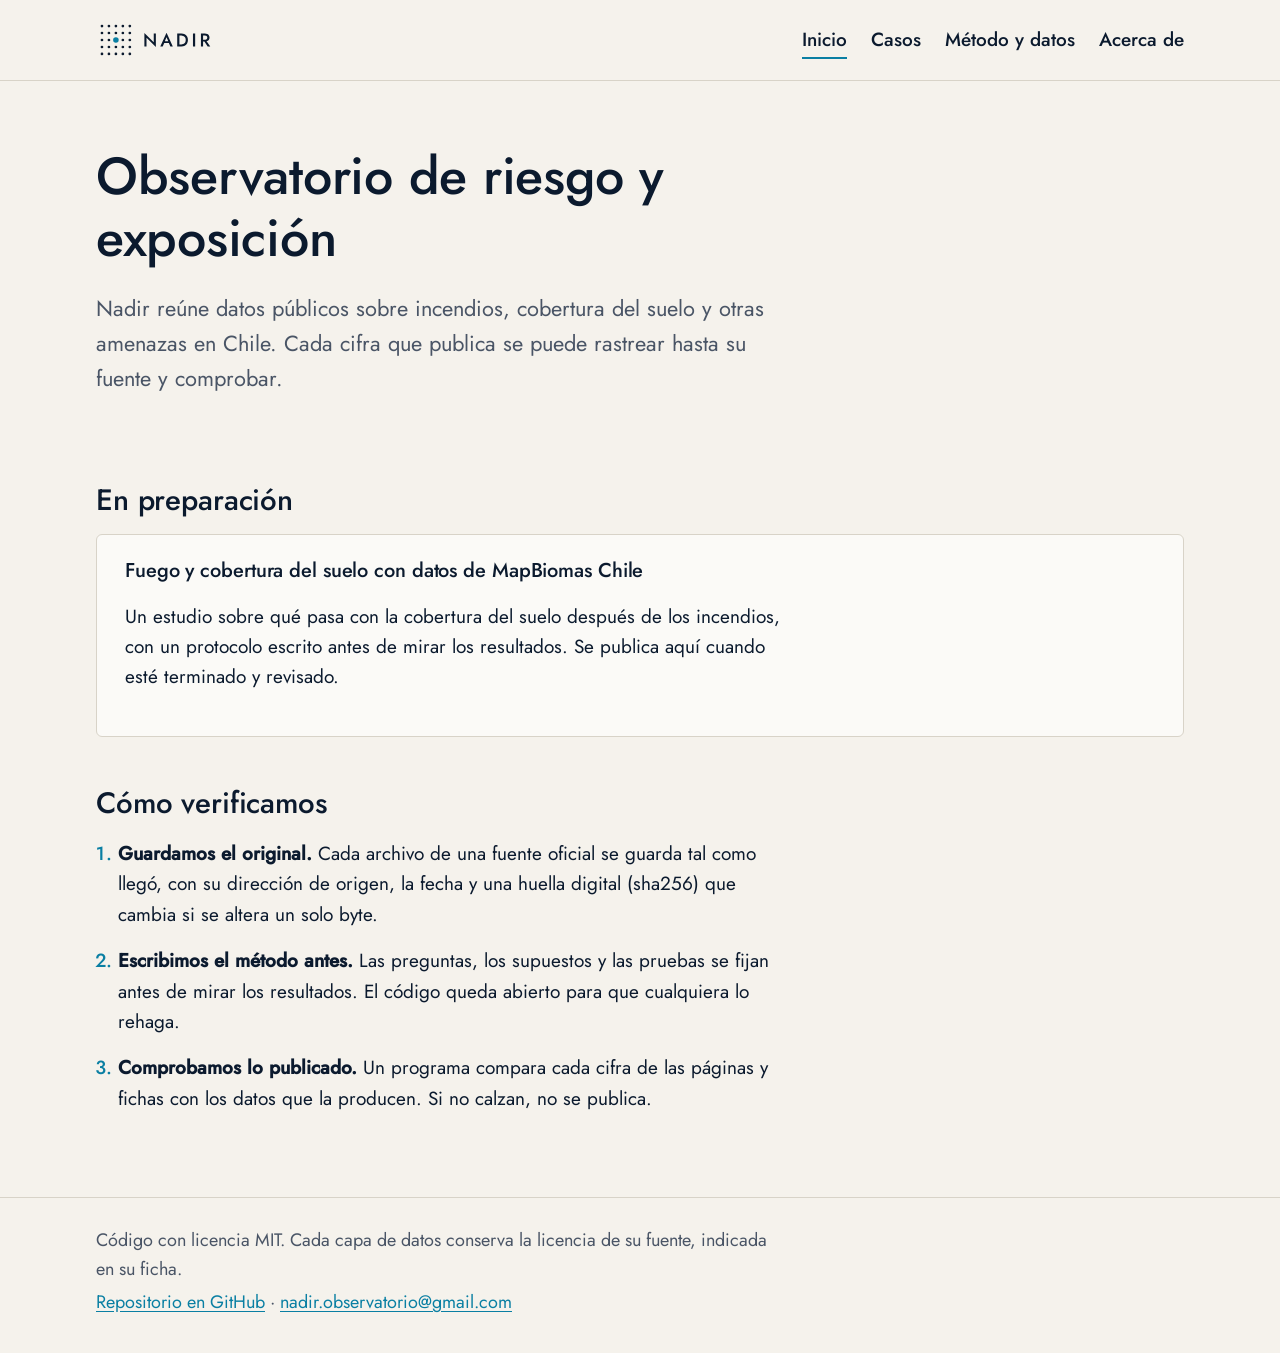
==== index.html @ 711e865f "Add files via upload" ====
<!doctype html>
<html lang="es">
<head>
<meta charset="utf-8">
<meta name="viewport" content="width=device-width, initial-scale=1">
<title>Nadir · Observatorio de riesgo y exposición</title>
<meta name="description" content="Nadir reúne datos públicos sobre amenazas en Chile con cada cifra rastreable hasta su fuente.">
<meta name="referrer" content="no-referrer">
<link rel="icon" href="favicon.svg" type="image/svg+xml">
<link rel="icon" href="favicon-32.png" sizes="32x32" type="image/png">
<link rel="apple-touch-icon" href="apple-touch-icon.png">
<link rel="stylesheet" href="css/nadir.css">
</head>
<body>
<a class="saltar" href="#contenido">Saltar al contenido</a>
<header class="cabecera">
  <div class="ancho cabecera__fila">
    <a class="marca" href="index.html"><img src="img/nadir-sello-color.svg" alt="Nadir, inicio" width="132" height="40"></a>
    <nav aria-label="Principal"><ul class="menu"><li><a href="index.html" aria-current="page">Inicio</a></li><li><a href="casos.html">Casos</a></li><li><a href="metodo.html">Método y datos</a></li><li><a href="acerca.html">Acerca de</a></li></ul></nav>
  </div>
</header>
<main id="contenido" class="ancho">

<section class="portada">
  <h1>Observatorio de riesgo y exposición</h1>
  <p class="entrada">Nadir reúne datos públicos sobre incendios, cobertura del suelo y otras amenazas en Chile. Cada cifra que publica se puede rastrear hasta su fuente y comprobar.</p>
</section>

<section aria-labelledby="destacado">
  <h2 id="destacado">En preparación</h2>
  <article class="tarjeta">
    <h3>Fuego y cobertura del suelo con datos de MapBiomas Chile</h3>
    <p>Un estudio sobre qué pasa con la cobertura del suelo después de los incendios, con un protocolo escrito antes de mirar los resultados. Se publica aquí cuando esté terminado y revisado.</p>
  </article>
</section>

<section aria-labelledby="verificamos">
  <h2 id="verificamos">Cómo verificamos</h2>
  <ol class="pasos">
    <li><strong>Guardamos el original.</strong> Cada archivo de una fuente oficial se guarda tal como llegó, con su dirección de origen, la fecha y una huella digital (sha256) que cambia si se altera un solo byte.</li>
    <li><strong>Escribimos el método antes.</strong> Las preguntas, los supuestos y las pruebas se fijan antes de mirar los resultados. El código queda abierto para que cualquiera lo rehaga.</li>
    <li><strong>Comprobamos lo publicado.</strong> Un programa compara cada cifra de las páginas y fichas con los datos que la producen. Si no calzan, no se publica.</li>
  </ol>
</section>

</main>
<footer class="pie">
  <div class="ancho pie__fila">
    <p>Código con licencia MIT. Cada capa de datos conserva la licencia de su fuente, indicada en su ficha.</p>
    <p><a href="https://github.com/nadir-observatorio/nadir">Repositorio en GitHub</a> · <a href="mailto:nadir.observatorio@gmail.com">nadir.observatorio@gmail.com</a></p>
  </div>
</footer>
</body>
</html>
---- css/nadir.css ----
/* Nadir · hoja de estilos del sitio mínimo. Colores de la guía de marca v1. */
@font-face { font-family: "Jost"; font-weight: 400; font-style: normal; font-display: swap;
  src: url("../fonts/jost-latin-400-normal.woff2") format("woff2"); }
@font-face { font-family: "Jost"; font-weight: 500; font-style: normal; font-display: swap;
  src: url("../fonts/jost-latin-500-normal.woff2") format("woff2"); }

:root {
  --noche: #0B1A2E; --papel: #F5F2EC; --cian: #35C8E8; --cian-osc: #0A7FA3;
  --texto2: #4A5566; --borde: #D8D3C8; --tarjeta: #FBFAF7;
  --ancho: 68rem; --medida: 42rem;
}
*, *::before, *::after { box-sizing: border-box; }
html { font-size: 100%; -webkit-text-size-adjust: 100%; }
body { margin: 0; background: var(--papel); color: var(--noche);
  font-family: "Jost", system-ui, sans-serif; font-size: clamp(1.0625rem, 0.98rem + 0.3vw, 1.1875rem);
  line-height: 1.6; }
img { max-width: 100%; height: auto; }
a { color: var(--cian-osc); text-underline-offset: 0.18em; }
a:hover { color: var(--noche); }
:focus-visible { outline: 3px solid var(--cian-osc); outline-offset: 3px; }

.saltar { position: absolute; left: -999px; top: 0.5rem; background: var(--noche); color: var(--papel);
  padding: 0.5rem 1rem; z-index: 10; }
.saltar:focus { left: 0.5rem; }

.ancho { width: min(100% - 2.5rem, var(--ancho)); margin-inline: auto; }

.cabecera { border-bottom: 1px solid var(--borde); }
.cabecera__fila { display: flex; flex-wrap: wrap; gap: 1rem 2rem; align-items: center;
  justify-content: space-between; padding-block: 1.25rem; }
.marca img { display: block; height: 2.5rem; width: auto; }
.menu { list-style: none; margin: 0; padding: 0; display: flex; flex-wrap: wrap; gap: 0.25rem 1.5rem; }
.menu a { color: var(--noche); text-decoration: none; font-weight: 500; padding-block: 0.25rem;
  border-bottom: 2px solid transparent; }
.menu a:hover, .menu a[aria-current="page"] { border-bottom-color: var(--cian-osc); }

main { padding-block: 3rem 4rem; }
h1, h2, h3 { font-weight: 500; line-height: 1.2; letter-spacing: -0.005em; }
h1 { font-size: clamp(2rem, 1.5rem + 2.2vw, 3.25rem); margin: 0 0 1rem; max-width: 20ch; }
h2 { font-size: clamp(1.4rem, 1.2rem + 0.8vw, 1.85rem); margin: 3rem 0 1rem; }
h3 { font-size: 1.25rem; margin: 0 0 0.5rem; }
p, dd, li { max-width: var(--medida); }
.entrada { font-size: 1.15em; color: var(--texto2); }

.portada { padding-block: 1rem 1rem; }

.tarjeta { background: var(--tarjeta); border: 1px solid var(--borde); border-radius: 6px;
  padding: 1.5rem 1.75rem; }
.tarjeta h2 { margin-top: 0; font-size: 1.35rem; }
.tarjeta--pendiente { border-style: dashed; }
.lista-casos { list-style: none; padding: 0; margin: 2rem 0 0; display: grid; gap: 1.25rem; }
.enlaces { margin-bottom: 0; font-weight: 500; }

.pasos { padding-left: 1.4rem; display: grid; gap: 1rem; }
.pasos li::marker { color: var(--cian-osc); font-weight: 500; }

.principios dt { font-weight: 500; margin-top: 1.25rem; }
.principios dd { margin: 0.25rem 0 0; color: var(--texto2); }

.tabla-envoltura { overflow-x: auto; }
table { border-collapse: collapse; width: 100%; font-variant-numeric: tabular-nums; }
caption { text-align: left; color: var(--texto2); padding-bottom: 0.5rem; }
th, td { text-align: left; vertical-align: top; padding: 0.75rem 1rem 0.75rem 0;
  border-bottom: 1px solid var(--borde); }
th { font-weight: 500; }
.nota { color: var(--texto2); font-size: 0.95em; }
.cita { background: var(--tarjeta); border-left: 3px solid var(--cian-osc); padding: 0.75rem 1rem; }

.pie { border-top: 1px solid var(--borde); color: var(--texto2); font-size: 0.95em; }
.pie__fila { padding-block: 1.5rem 2rem; }
.pie p { margin: 0.25rem 0; }

@media (prefers-reduced-motion: reduce) { * { transition: none !important; } }
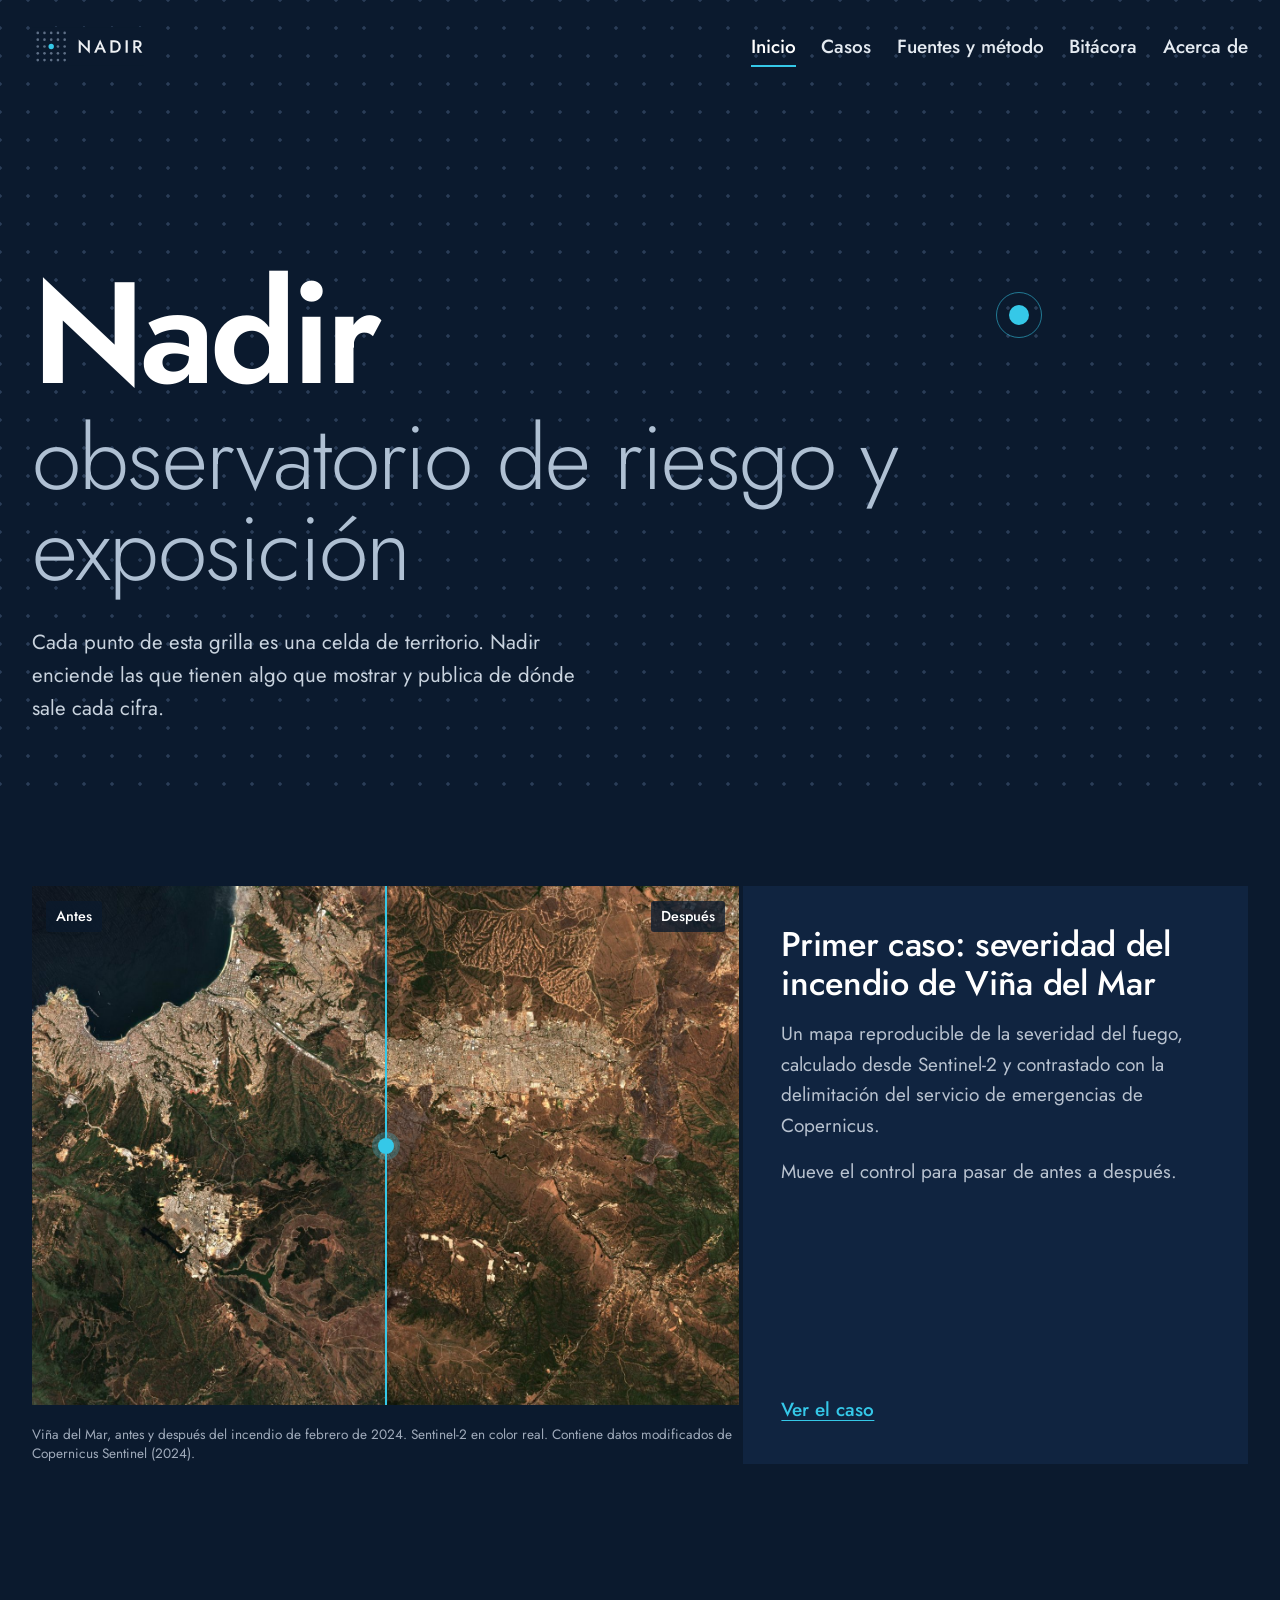
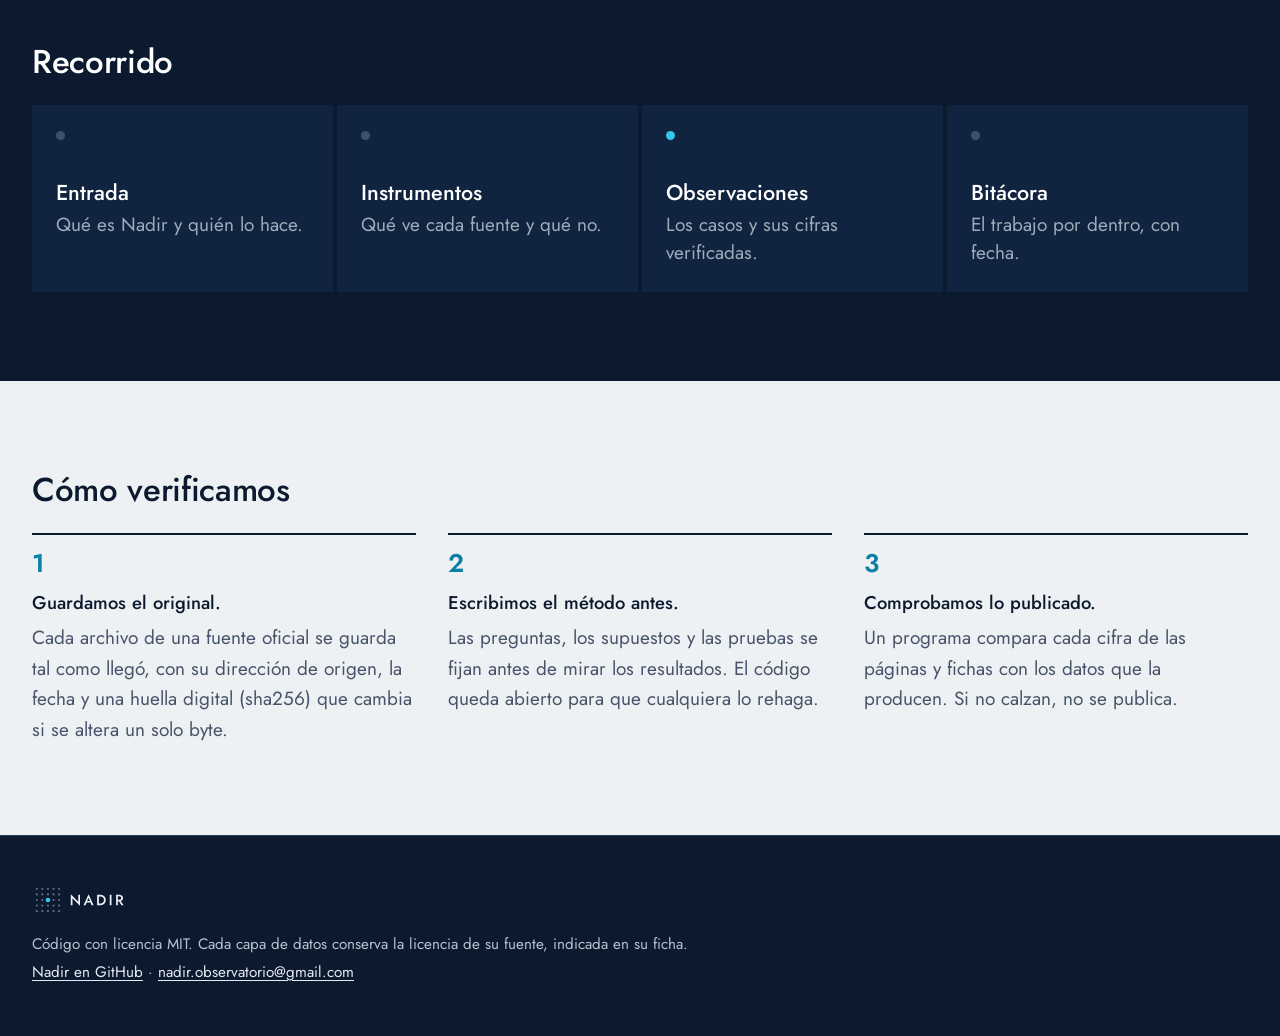
==== commit 4fc59787: "Sitio de Nadir: inicio, casos, fuentes y método, bitácora y acerca de" ====
--- a/index.html
+++ b/index.html
@@ -6,48 +6,92 @@
 <title>Nadir · Observatorio de riesgo y exposición</title>
 <meta name="description" content="Nadir reúne datos públicos sobre amenazas en Chile con cada cifra rastreable hasta su fuente.">
 <meta name="referrer" content="no-referrer">
+<meta name="theme-color" content="#0B1A2E">
 <link rel="icon" href="favicon.svg" type="image/svg+xml">
 <link rel="icon" href="favicon-32.png" sizes="32x32" type="image/png">
 <link rel="apple-touch-icon" href="apple-touch-icon.png">
 <link rel="stylesheet" href="css/nadir.css">
 </head>
-<body>
+<body class="inicio">
 <a class="saltar" href="#contenido">Saltar al contenido</a>
-<header class="cabecera">
-  <div class="ancho cabecera__fila">
-    <a class="marca" href="index.html"><img src="img/nadir-sello-color.svg" alt="Nadir, inicio" width="132" height="40"></a>
-    <nav aria-label="Principal"><ul class="menu"><li><a href="index.html" aria-current="page">Inicio</a></li><li><a href="casos.html">Casos</a></li><li><a href="metodo.html">Método y datos</a></li><li><a href="acerca.html">Acerca de</a></li></ul></nav>
-  </div>
+<div class="campo oscuro">
+<header class="barra">
+  <a class="marca" href="index.html"><img src="img/nadir-sello-negativo.svg" alt="Nadir, inicio" width="132" height="40"></a>
+  <nav aria-label="Principal"><ul><li><a href="index.html" aria-current="page">Inicio</a></li><li><a href="casos.html">Casos</a></li><li><a href="metodo.html">Fuentes y método</a></li><li><a href="bitacora.html">Bitácora</a></li><li><a href="acerca.html">Acerca de</a></li></ul></nav>
 </header>
-<main id="contenido" class="ancho">
 
-<section class="portada">
-  <h1>Observatorio de riesgo y exposición</h1>
-  <p class="entrada">Nadir reúne datos públicos sobre incendios, cobertura del suelo y otras amenazas en Chile. Cada cifra que publica se puede rastrear hasta su fuente y comprobar.</p>
+<section class="hero ancho">
+  <span class="luz" aria-hidden="true"></span>
+  <h1>Nadir<span>observatorio de riesgo y exposición</span></h1>
+  <p>Cada punto de esta grilla es una celda de territorio. Nadir enciende las que tienen algo que mostrar y publica de dónde sale cada cifra.</p>
 </section>
 
-<section aria-labelledby="destacado">
-  <h2 id="destacado">En preparación</h2>
-  <article class="tarjeta">
-    <h3>Fuego y cobertura del suelo con datos de MapBiomas Chile</h3>
-    <p>Un estudio sobre qué pasa con la cobertura del suelo después de los incendios, con un protocolo escrito antes de mirar los resultados. Se publica aquí cuando esté terminado y revisado.</p>
-  </article>
+</div>
+<main id="contenido">
+
+<section class="caso oscuro ancho-completo" aria-labelledby="caso-titulo">
+  <div class="caso-rejilla ancho">
+    
+<figure class="comparador" data-comparador>
+  <div class="capas">
+    <img src="img/vina-antes.jpg" alt="Viña del Mar antes del incendio de febrero de 2024, imagen satelital en color real" width="1600" height="1173">
+    <img class="despues" src="img/vina-despues.jpg" alt="Viña del Mar después del incendio de febrero de 2024; el área quemada se ve en tonos pardos oscuros" width="1600" height="1173">
+    <span class="costura" aria-hidden="true"></span>
+    <span class="rotulo r-antes">Antes</span><span class="rotulo r-despues">Después</span>
+  </div>
+  <label class="control"><span class="oculto">Mover el corte entre antes y después</span>
+    <input type="range" min="0" max="100" value="50" step="1">
+  </label>
+  <figcaption>Viña del Mar, antes y después del incendio de febrero de 2024. Sentinel-2 en color real. Contiene datos modificados de Copernicus Sentinel (2024).</figcaption>
+</figure>
+<script>
+document.querySelectorAll("[data-comparador]").forEach(function (f) {
+  var r = f.querySelector("input");
+  function poner() { f.style.setProperty("--corte", r.value + "%"); }
+  r.addEventListener("input", poner); poner();
+});
+</script>
+
+    <div class="caso-texto">
+      <h2 id="caso-titulo">Primer caso: severidad del incendio de Viña del Mar</h2>
+      <p>Un mapa reproducible de la severidad del fuego, calculado desde Sentinel-2 y contrastado con la delimitación del servicio de emergencias de Copernicus.</p>
+      <p>Mueve el control para pasar de antes a después.</p>
+      <a class="enlace" href="casos.html">Ver el caso</a>
+    </div>
+  </div>
 </section>
 
-<section aria-labelledby="verificamos">
-  <h2 id="verificamos">Cómo verificamos</h2>
-  <ol class="pasos">
-    <li><strong>Guardamos el original.</strong> Cada archivo de una fuente oficial se guarda tal como llegó, con su dirección de origen, la fecha y una huella digital (sha256) que cambia si se altera un solo byte.</li>
-    <li><strong>Escribimos el método antes.</strong> Las preguntas, los supuestos y las pruebas se fijan antes de mirar los resultados. El código queda abierto para que cualquiera lo rehaga.</li>
-    <li><strong>Comprobamos lo publicado.</strong> Un programa compara cada cifra de las páginas y fichas con los datos que la producen. Si no calzan, no se publica.</li>
-  </ol>
+<section class="recorrido oscuro ancho-completo" aria-labelledby="recorrido-titulo">
+  <div class="ancho">
+    <h2 id="recorrido-titulo">Recorrido</h2>
+    
+<ol class="salas" aria-label="Recorrido">
+  <li><a href="acerca.html"><span class="marca-sala"></span><span class="t">Entrada</span><span class="d">Qué es Nadir y quién lo hace.</span></a></li>
+  <li><a href="metodo.html"><span class="marca-sala"></span><span class="t">Instrumentos</span><span class="d">Qué ve cada fuente y qué no.</span></a></li>
+  <li><a href="casos.html"><span class="marca-sala"></span><span class="t">Observaciones</span><span class="d">Los casos y sus cifras verificadas.</span></a></li>
+  <li><a href="bitacora.html"><span class="marca-sala"></span><span class="t">Bitácora</span><span class="d">El trabajo por dentro, con fecha.</span></a></li>
+</ol>
+
+  </div>
+</section>
+
+<section class="claro ancho-completo" aria-labelledby="verificamos">
+  <div class="ancho">
+    <h2 id="verificamos">Cómo verificamos</h2>
+    <ol class="pasos">
+      <li><strong>Guardamos el original.</strong> Cada archivo de una fuente oficial se guarda tal como llegó, con su dirección de origen, la fecha y una huella digital (sha256) que cambia si se altera un solo byte.</li>
+      <li><strong>Escribimos el método antes.</strong> Las preguntas, los supuestos y las pruebas se fijan antes de mirar los resultados. El código queda abierto para que cualquiera lo rehaga.</li>
+      <li><strong>Comprobamos lo publicado.</strong> Un programa compara cada cifra de las páginas y fichas con los datos que la producen. Si no calzan, no se publica.</li>
+    </ol>
+  </div>
 </section>
 
 </main>
-<footer class="pie">
-  <div class="ancho pie__fila">
+<footer class="pie oscuro">
+  <div class="ancho">
+    <img src="img/nadir-sello-negativo.svg" alt="" width="106" height="32">
     <p>Código con licencia MIT. Cada capa de datos conserva la licencia de su fuente, indicada en su ficha.</p>
-    <p><a href="https://github.com/nadir-observatorio/nadir">Repositorio en GitHub</a> · <a href="mailto:nadir.observatorio@gmail.com">nadir.observatorio@gmail.com</a></p>
+    <p><a href="https://github.com/Nadir-Observatorio">Nadir en GitHub</a> · <a href="mailto:nadir.observatorio@gmail.com">nadir.observatorio@gmail.com</a></p>
   </div>
 </footer>
 </body>
--- a/css/nadir.css
+++ b/css/nadir.css
@@ -1,73 +1,141 @@
-/* Nadir · hoja de estilos del sitio mínimo. Colores de la guía de marca v1. */
-@font-face { font-family: "Jost"; font-weight: 400; font-style: normal; font-display: swap;
-  src: url("../fonts/jost-latin-400-normal.woff2") format("woff2"); }
-@font-face { font-family: "Jost"; font-weight: 500; font-style: normal; font-display: swap;
-  src: url("../fonts/jost-latin-500-normal.woff2") format("woff2"); }
+/* Nadir: hoja de estilos del sitio. Colores y tipografía de la guía de marca. */
+@font-face { font-family: "Jost"; font-weight: 300; font-display: swap; src: url("../fonts/jost-latin-300-normal.woff2") format("woff2"); }
+@font-face { font-family: "Jost"; font-weight: 400; font-display: swap; src: url("../fonts/jost-latin-400-normal.woff2") format("woff2"); }
+@font-face { font-family: "Jost"; font-weight: 500; font-display: swap; src: url("../fonts/jost-latin-500-normal.woff2") format("woff2"); }
+@font-face { font-family: "Jost"; font-weight: 600; font-display: swap; src: url("../fonts/jost-latin-600-normal.woff2") format("woff2"); }
 
 :root {
-  --noche: #0B1A2E; --papel: #F5F2EC; --cian: #35C8E8; --cian-osc: #0A7FA3;
-  --texto2: #4A5566; --borde: #D8D3C8; --tarjeta: #FBFAF7;
-  --ancho: 68rem; --medida: 42rem;
+  --noche: #0B1A2E; --noche-2: #102440; --punto: #2A3D58; --cian: #35C8E8; --cian-osc: #0A7FA3;
+  --niebla: #EEF1F4; --hoja: #FFFFFF; --tinta-2: #48546A; --linea: #CDD4DC; --gris-osc: #B8C2CF;
+  --cian-texto: #086A88; --paso: 28px; --ancho: 76rem;
 }
 *, *::before, *::after { box-sizing: border-box; }
-html { font-size: 100%; -webkit-text-size-adjust: 100%; }
-body { margin: 0; background: var(--papel); color: var(--noche);
-  font-family: "Jost", system-ui, sans-serif; font-size: clamp(1.0625rem, 0.98rem + 0.3vw, 1.1875rem);
-  line-height: 1.6; }
-img { max-width: 100%; height: auto; }
-a { color: var(--cian-osc); text-underline-offset: 0.18em; }
-a:hover { color: var(--noche); }
-:focus-visible { outline: 3px solid var(--cian-osc); outline-offset: 3px; }
-
-.saltar { position: absolute; left: -999px; top: 0.5rem; background: var(--noche); color: var(--papel);
-  padding: 0.5rem 1rem; z-index: 10; }
-.saltar:focus { left: 0.5rem; }
-
+html { -webkit-text-size-adjust: 100%; }
+body { margin: 0; font-family: "Jost", system-ui, sans-serif; font-size: clamp(1.0625rem, 1rem + .25vw, 1.1875rem);
+  line-height: 1.6; color: var(--noche); background: var(--noche); -webkit-font-smoothing: antialiased; }
+img { display: block; max-width: 100%; height: auto; }
+a { color: inherit; text-underline-offset: .2em; text-decoration-thickness: 1px; }
+:focus-visible { outline: 3px solid var(--cian); outline-offset: 3px; }
+h1, h2, h3 { font-weight: 500; line-height: 1.15; letter-spacing: -.01em; }
+.oculto { position: absolute; width: 1px; height: 1px; overflow: hidden; clip: rect(0 0 0 0); white-space: nowrap; }
+.saltar { position: absolute; left: -999px; top: .5rem; z-index: 10; background: var(--cian); color: var(--noche); padding: .5rem 1rem; }
+.saltar:focus { left: .5rem; }
 .ancho { width: min(100% - 2.5rem, var(--ancho)); margin-inline: auto; }
 
-.cabecera { border-bottom: 1px solid var(--borde); }
-.cabecera__fila { display: flex; flex-wrap: wrap; gap: 1rem 2rem; align-items: center;
-  justify-content: space-between; padding-block: 1.25rem; }
-.marca img { display: block; height: 2.5rem; width: auto; }
-.menu { list-style: none; margin: 0; padding: 0; display: flex; flex-wrap: wrap; gap: 0.25rem 1.5rem; }
-.menu a { color: var(--noche); text-decoration: none; font-weight: 500; padding-block: 0.25rem;
-  border-bottom: 2px solid transparent; }
-.menu a:hover, .menu a[aria-current="page"] { border-bottom-color: var(--cian-osc); }
+.oscuro { background-color: var(--noche); color: #fff; }
+.campo { background-image: radial-gradient(circle, var(--punto) 1.5px, transparent 1.8px); background-size: var(--paso) var(--paso);
+  background-position: calc(var(--paso) / 2) calc(var(--paso) / 2); }
+.claro { background: var(--niebla); color: var(--noche); }
+.ancho-completo { padding-block: clamp(3.5rem, 7vw, 6rem); }
 
-main { padding-block: 3rem 4rem; }
-h1, h2, h3 { font-weight: 500; line-height: 1.2; letter-spacing: -0.005em; }
-h1 { font-size: clamp(2rem, 1.5rem + 2.2vw, 3.25rem); margin: 0 0 1rem; max-width: 20ch; }
-h2 { font-size: clamp(1.4rem, 1.2rem + 0.8vw, 1.85rem); margin: 3rem 0 1rem; }
-h3 { font-size: 1.25rem; margin: 0 0 0.5rem; }
-p, dd, li { max-width: var(--medida); }
-.entrada { font-size: 1.15em; color: var(--texto2); }
+/* Barra */
+.barra { width: min(100% - 2.5rem, var(--ancho)); margin-inline: auto; display: flex; flex-wrap: wrap; gap: 1rem 2rem;
+  justify-content: space-between; align-items: center; padding-block: 1.4rem; }
+.marca img { height: 2.4rem; width: auto; }
+.barra ul { list-style: none; margin: 0; padding: 0; display: flex; flex-wrap: wrap; gap: .25rem 1.6rem; }
+.barra a { text-decoration: none; font-weight: 500; color: #E4EAF1; padding-block: .3rem; border-bottom: 2px solid transparent; }
+.barra a:hover, .barra a[aria-current="page"] { border-bottom-color: var(--cian); color: #fff; }
 
-.portada { padding-block: 1rem 1rem; }
+/* Portada */
+.hero { position: relative; min-height: min(78svh, 760px); display: grid; align-content: end; padding-block: 4rem 4.5rem; }
+.hero .luz { position: absolute; top: 30%; right: 18%; width: 20px; height: 20px; border-radius: 50%; background: var(--cian);
+  animation: latido 3.4s ease-in-out infinite; }
+.hero .luz::after { content: ""; position: absolute; inset: -13px; border-radius: 50%; border: 1px solid rgba(53, 200, 232, .55); }
+@keyframes latido { 0%, 100% { box-shadow: 0 0 0 0 rgba(53, 200, 232, .35); } 50% { box-shadow: 0 0 0 18px rgba(53, 200, 232, 0); } }
+.hero h1 { font-weight: 600; font-size: clamp(3.4rem, 1rem + 10vw, 10.5rem); line-height: .9; letter-spacing: -.035em; margin: 0; }
+.hero h1 span { display: block; font-weight: 300; font-size: .62em; line-height: 1.02; letter-spacing: -.02em; color: #AFC0D3; margin-top: .15em; }
+.hero p { max-width: 34rem; font-size: clamp(1.05rem, 1rem + .35vw, 1.3rem); color: #C9D3DE; margin: 2rem 0 0; }
 
-.tarjeta { background: var(--tarjeta); border: 1px solid var(--borde); border-radius: 6px;
-  padding: 1.5rem 1.75rem; }
-.tarjeta h2 { margin-top: 0; font-size: 1.35rem; }
-.tarjeta--pendiente { border-style: dashed; }
-.lista-casos { list-style: none; padding: 0; margin: 2rem 0 0; display: grid; gap: 1.25rem; }
-.enlaces { margin-bottom: 0; font-weight: 500; }
+/* Caso con comparador */
+.caso { background: var(--noche); }
+.caso-rejilla { display: grid; grid-template-columns: minmax(0, 7fr) minmax(0, 5fr); gap: 4px; }
+.caso-texto { background: var(--noche-2); padding: clamp(1.5rem, 3vw, 2.75rem); display: flex; flex-direction: column; }
+.caso-texto h2 { font-size: clamp(1.5rem, 1.1rem + 1.3vw, 2.3rem); margin: 0 0 1rem; }
+.caso-texto p { color: var(--gris-osc); margin: 0 0 1rem; }
+.enlace { margin-top: auto; color: var(--cian); font-weight: 500; }
+.comparador { --corte: 50%; margin: 0; position: relative; }
+.comparador .capas { position: relative; overflow: hidden; aspect-ratio: 1600 / 1173; background: var(--noche-2); }
+.comparador .capas img { position: absolute; inset: 0; width: 100%; height: 100%; object-fit: cover; }
+.comparador .despues { clip-path: inset(0 0 0 var(--corte)); }
+.comparador .costura { position: absolute; top: 0; bottom: 0; left: var(--corte); width: 2px; margin-left: -1px; background: var(--cian); }
+.comparador .costura::after { content: ""; position: absolute; top: 50%; left: 50%; width: 16px; height: 16px; border-radius: 50%;
+  background: var(--cian); transform: translate(-50%, -50%); box-shadow: 0 0 0 6px rgba(53, 200, 232, .25); }
+.comparador .rotulo { position: absolute; top: .9rem; font-size: .9rem; font-weight: 500; background: rgba(11, 26, 46, .78); padding: .25rem .6rem; border-radius: 3px; }
+.comparador .r-antes { left: .9rem; } .comparador .r-despues { right: .9rem; }
+.comparador .control { position: absolute; inset: 0 0 auto 0; aspect-ratio: 1600 / 1173; }
+.comparador input { -webkit-appearance: none; appearance: none; width: 100%; height: 100%; margin: 0; background: transparent; cursor: ew-resize; }
+.comparador input::-webkit-slider-thumb { -webkit-appearance: none; width: 44px; height: 100%; background: transparent; }
+.comparador input::-moz-range-thumb { width: 44px; height: 100%; background: transparent; border: 0; }
+.comparador input:focus-visible { outline: 3px solid var(--cian); outline-offset: -3px; }
+.comparador figcaption { font-size: .85rem; color: #9FAABA; padding: .75rem 0 0; line-height: 1.45; }
 
-.pasos { padding-left: 1.4rem; display: grid; gap: 1rem; }
-.pasos li::marker { color: var(--cian-osc); font-weight: 500; }
+/* Recorrido */
+.recorrido h2 { font-size: clamp(1.5rem, 1.1rem + 1.2vw, 2.2rem); margin: 0 0 1.5rem; }
+.salas { list-style: none; margin: 0; padding: 0; display: grid; grid-template-columns: repeat(4, 1fr); gap: 4px; }
+.salas a { display: flex; flex-direction: column; min-height: 10rem; height: 100%; background: var(--noche-2); padding: 1.5rem; text-decoration: none; border-top: 2px solid transparent; }
+.salas a:hover { border-top-color: var(--cian); }
+.salas .marca-sala { width: 9px; height: 9px; border-radius: 50%; background: #3B5170; margin-bottom: 2.25rem; }
+.salas .t { font-size: 1.35rem; font-weight: 500; }
+.salas .d { color: #9FAABA; line-height: 1.5; }
+body.inicio .salas li:nth-child(3) .marca-sala { background: var(--cian); }
 
-.principios dt { font-weight: 500; margin-top: 1.25rem; }
-.principios dd { margin: 0.25rem 0 0; color: var(--texto2); }
+/* Páginas interiores */
+.titular { padding-block: clamp(3rem, 8vw, 6rem) clamp(2.5rem, 6vw, 4.5rem); }
+.titular h1 { font-size: clamp(2.4rem, 1.2rem + 4.5vw, 5.2rem); line-height: .98; letter-spacing: -.025em; margin: 0 0 1.25rem; max-width: 16ch; }
+.titular p { color: #C9D3DE; font-size: clamp(1.05rem, 1rem + .35vw, 1.3rem); max-width: 38rem; margin: 0; }
+.claro h2 { font-size: clamp(1.5rem, 1.1rem + 1.2vw, 2.2rem); margin: 0 0 1.5rem; }
+.claro section + section { margin-top: clamp(3rem, 6vw, 5rem); }
+.claro p, .claro dd, .claro li { max-width: 42rem; }
+.claro a { color: var(--cian-texto); }
+.texto-largo h2 { font-size: clamp(1.35rem, 1.1rem + .8vw, 1.8rem); margin-bottom: .75rem; }
+.nota { color: var(--tinta-2); font-size: .95em; }
 
-.tabla-envoltura { overflow-x: auto; }
-table { border-collapse: collapse; width: 100%; font-variant-numeric: tabular-nums; }
-caption { text-align: left; color: var(--texto2); padding-bottom: 0.5rem; }
-th, td { text-align: left; vertical-align: top; padding: 0.75rem 1rem 0.75rem 0;
-  border-bottom: 1px solid var(--borde); }
-th { font-weight: 500; }
-.nota { color: var(--texto2); font-size: 0.95em; }
-.cita { background: var(--tarjeta); border-left: 3px solid var(--cian-osc); padding: 0.75rem 1rem; }
+.pasos { counter-reset: paso; list-style: none; padding: 0; margin: 0; display: grid; grid-template-columns: repeat(3, 1fr); gap: 2rem; }
+.pasos li { counter-increment: paso; border-top: 2px solid var(--noche); padding-top: 1rem; color: var(--tinta-2); }
+.pasos li::before { content: counter(paso); display: block; color: var(--cian-osc); font-weight: 600; font-size: 1.6rem; line-height: 1; margin-bottom: .75rem; }
+.pasos strong { display: block; color: var(--noche); font-weight: 500; font-size: 1.15rem; margin-bottom: .35rem; }
 
-.pie { border-top: 1px solid var(--borde); color: var(--texto2); font-size: 0.95em; }
-.pie__fila { padding-block: 1.5rem 2rem; }
-.pie p { margin: 0.25rem 0; }
+.lista-casos { list-style: none; margin: 0; padding: 0; display: grid; gap: 1.5rem; }
+.claro .lista-casos > li, .claro .pasos > li { max-width: none; }
+.tarjeta-caso { display: grid; grid-template-columns: minmax(0, 2fr) minmax(0, 3fr); gap: clamp(1.25rem, 3vw, 2.5rem); background: var(--hoja); padding: clamp(1rem, 2vw, 1.5rem); align-items: center; }
+.tarjeta-caso img { width: 100%; aspect-ratio: 4 / 3; object-fit: cover; }
+.tarjeta-caso h2 { font-size: clamp(1.35rem, 1.1rem + .9vw, 1.9rem); margin: 0 0 .75rem; }
+.tarjeta-caso p { color: var(--tinta-2); margin: 0 0 .75rem; }
+.tarjeta-caso.pendiente { background: transparent; outline: 1px dashed var(--linea); }
+.vacio-img { aspect-ratio: 4 / 3; background-image: radial-gradient(circle, var(--linea) 1.5px, transparent 1.8px); background-size: var(--paso) var(--paso); }
 
-@media (prefers-reduced-motion: reduce) { * { transition: none !important; } }
+.fichas { display: grid; grid-template-columns: repeat(2, 1fr); gap: 1.25rem; }
+.ficha { background: var(--hoja); padding: clamp(1.25rem, 2.5vw, 2rem); border-top: 3px solid var(--noche); }
+.ficha h3 { font-size: 1.25rem; margin: 0 0 .75rem; }
+.ficha dl { margin: 0; }
+.ficha dt { font-weight: 500; margin-top: .9rem; }
+.ficha dd { margin: .15rem 0 0; color: var(--tinta-2); }
+.reglas dt { font-weight: 500; font-size: 1.15rem; margin-top: 1.5rem; }
+.reglas dd { margin: .25rem 0 0; color: var(--tinta-2); }
+.bitacora { list-style: none; margin: 0; padding: 0; display: grid; gap: 1rem; }
+.claro .bitacora > li { max-width: 52rem; }
+.bitacora a { display: block; background: var(--hoja); padding: 1.5rem 1.75rem; text-decoration: none; color: var(--noche); border-left: 3px solid var(--noche); }
+.bitacora a:hover { border-left-color: var(--cian-osc); }
+.bitacora .fecha { display: block; font-size: .95rem; }
+.bitacora .t { display: block; font-size: 1.35rem; font-weight: 500; margin: .25rem 0 .35rem; }
+.bitacora .d { display: block; color: var(--tinta-2); }
+.enlaces { font-weight: 500; }
+.vacio { background: var(--hoja); border-left: 3px solid var(--cian-osc); padding: 1.25rem 1.5rem; color: var(--tinta-2); max-width: 42rem; }
+.cita { background: var(--hoja); border-left: 3px solid var(--cian-osc); padding: .9rem 1.2rem; }
+.fecha { color: var(--tinta-2); }
+figure { margin: 1.5rem 0; }
+figcaption { color: var(--tinta-2); font-size: .95em; margin-top: .5rem; }
+
+/* Pie */
+.pie { padding-block: 3rem; color: var(--gris-osc); font-size: .95rem; border-top: 1px solid var(--punto); }
+.pie img { height: 2rem; width: auto; margin-bottom: 1rem; }
+.pie p { margin: .25rem 0; }
+.pie a { color: #E4EAF1; }
+
+@media (max-width: 860px) {
+  .caso-rejilla, .tarjeta-caso { grid-template-columns: 1fr; }
+  .salas { grid-template-columns: 1fr 1fr; }
+  .pasos, .fichas { grid-template-columns: 1fr; }
+  .hero .luz { top: 22%; right: 12%; }
+}
+@media (prefers-reduced-motion: reduce) { .hero .luz { animation: none; } }
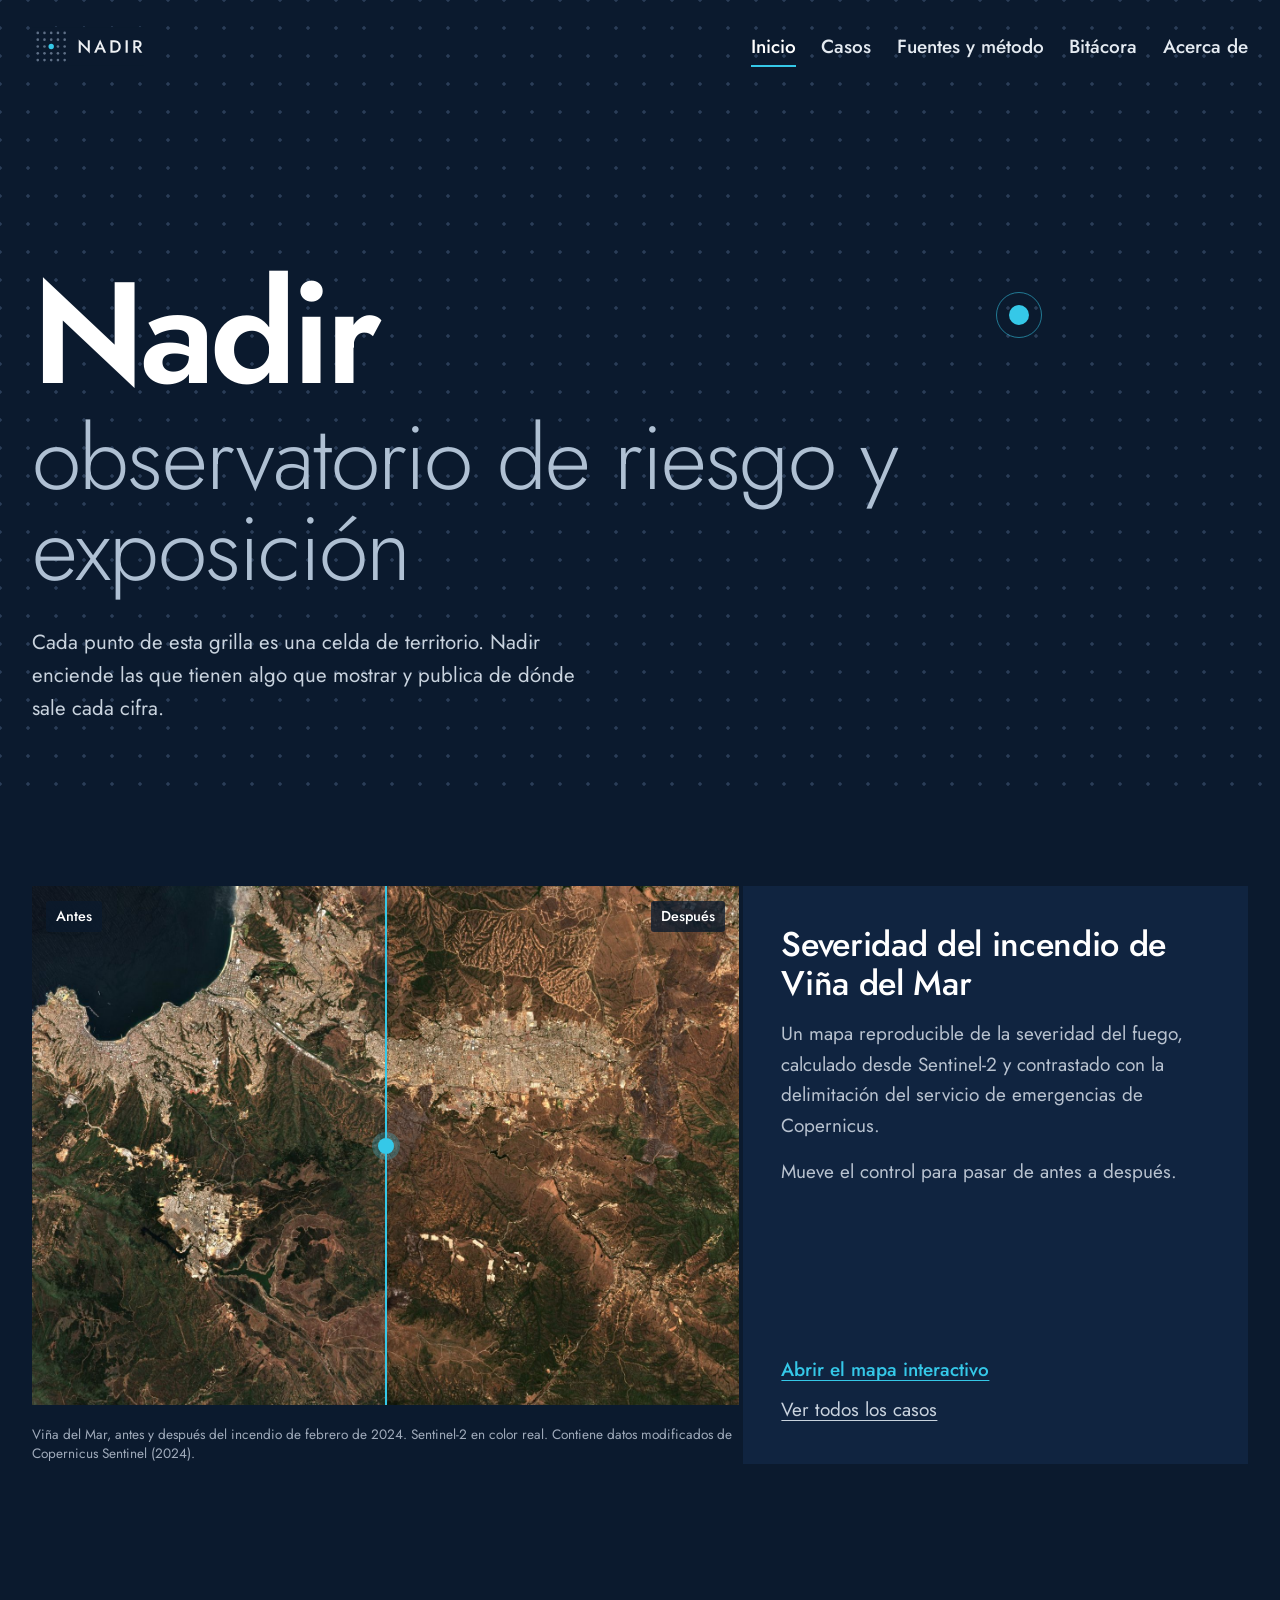
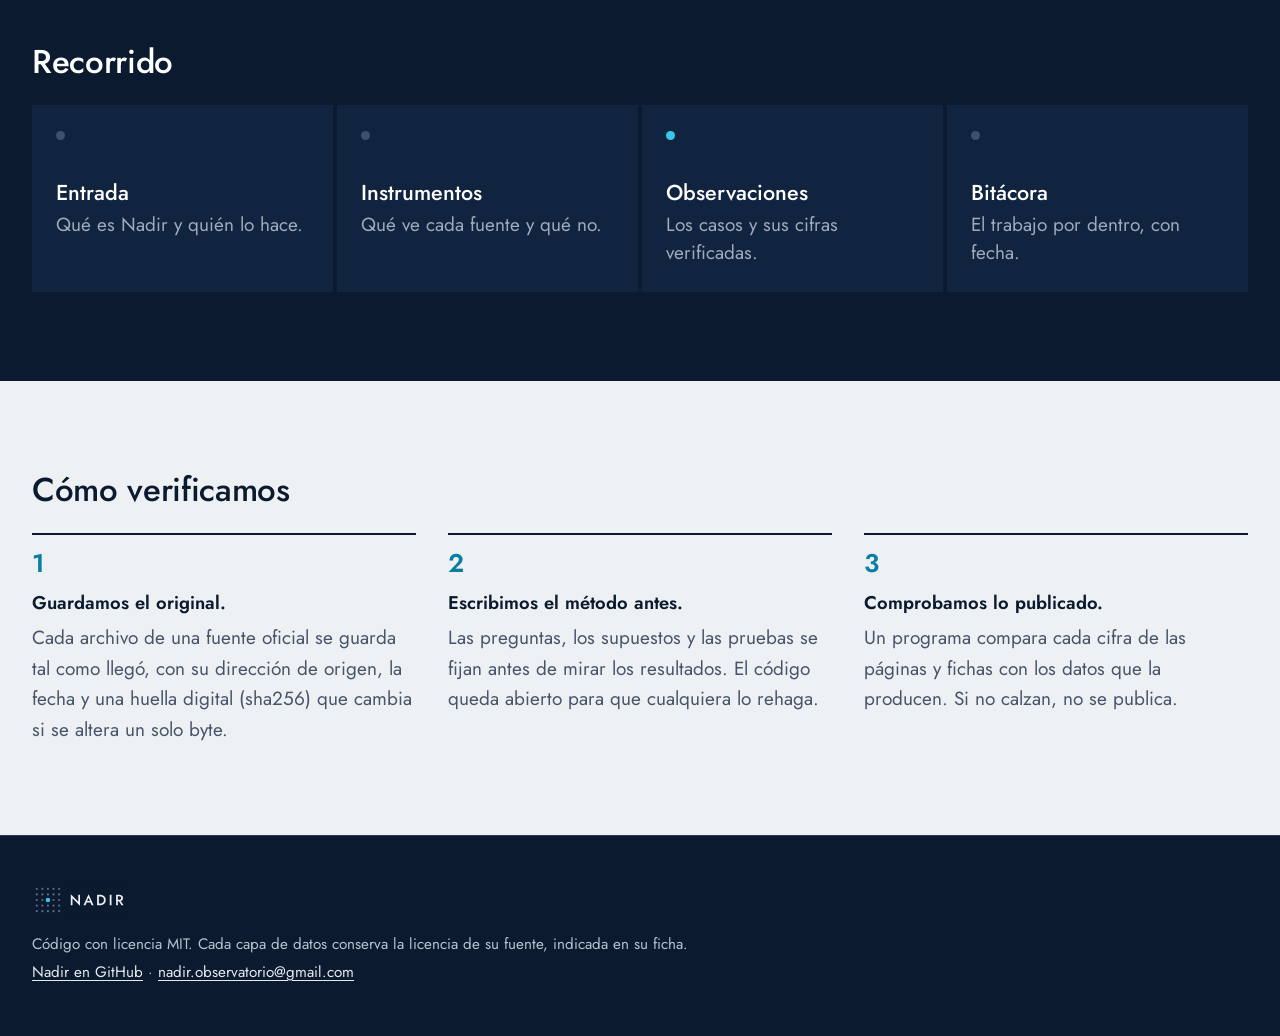
==== commit 7376405a: "Capacidad de respuesta, caso de Viña del Mar y primera entrada de la bitácora" ====
--- a/index.html
+++ b/index.html
@@ -53,10 +53,11 @@
 </script>
 
     <div class="caso-texto">
-      <h2 id="caso-titulo">Primer caso: severidad del incendio de Viña del Mar</h2>
+      <h2 id="caso-titulo">Severidad del incendio de Viña del Mar</h2>
       <p>Un mapa reproducible de la severidad del fuego, calculado desde Sentinel-2 y contrastado con la delimitación del servicio de emergencias de Copernicus.</p>
       <p>Mueve el control para pasar de antes a después.</p>
-      <a class="enlace" href="casos.html">Ver el caso</a>
+      <a class="enlace" href="incendio-vina-2024/">Abrir el mapa interactivo</a>
+      <a class="enlace secundario" href="casos.html">Ver todos los casos</a>
     </div>
   </div>
 </section>
--- a/css/nadir.css
+++ b/css/nadir.css
@@ -95,6 +95,7 @@
 .pasos li::before { content: counter(paso); display: block; color: var(--cian-osc); font-weight: 600; font-size: 1.6rem; line-height: 1; margin-bottom: .75rem; }
 .pasos strong { display: block; color: var(--noche); font-weight: 500; font-size: 1.15rem; margin-bottom: .35rem; }
 
+.claro h2.linea { font-size: 1.1rem; font-weight: 500; color: var(--tinta-2); margin: 0 0 1rem; }
 .lista-casos { list-style: none; margin: 0; padding: 0; display: grid; gap: 1.5rem; }
 .claro .lista-casos > li, .claro .pasos > li { max-width: none; }
 .tarjeta-caso { display: grid; grid-template-columns: minmax(0, 2fr) minmax(0, 3fr); gap: clamp(1.25rem, 3vw, 2.5rem); background: var(--hoja); padding: clamp(1rem, 2vw, 1.5rem); align-items: center; }
@@ -132,6 +133,38 @@
 .pie p { margin: .25rem 0; }
 .pie a { color: #E4EAF1; }
 
+/* Capacidad de respuesta */
+.enlace.secundario { margin-top: .6rem; color: #C9D3DE; font-weight: 400; }
+.tarjeta-caso img.contener { object-fit: contain; background: var(--hoja); }
+.aviso { background: var(--hoja); border-left: 3px solid var(--cian-osc); padding: .9rem 1.2rem; color: var(--noche); }
+.aviso.destacado { border-left-color: var(--noche); font-weight: 500; margin: 0 0 clamp(2rem, 4vw, 3rem); }
+.claro strong { font-weight: 600; }
+.tabla-desliza { overflow-x: auto; margin: 1.5rem 0; background: var(--hoja); }
+.claro table { border-collapse: collapse; width: 100%; font-size: .95rem; font-variant-numeric: tabular-nums; }
+.claro caption { text-align: left; color: var(--tinta-2); padding: .9rem 1rem; caption-side: top; }
+.claro th, .claro td { padding: .6rem 1rem; border-top: 1px solid var(--linea); text-align: right; white-space: nowrap; }
+.claro th[scope="row"], .claro thead th:first-child { text-align: left; }
+.claro thead th { font-weight: 500; vertical-align: bottom; white-space: normal; }
+.claro tbody th { font-weight: 500; }
+.claro td.texto, .claro th.texto { text-align: left; white-space: normal; min-width: 16rem; }
+.general { margin-top: 1.5rem; }
+.general summary { cursor: pointer; font-weight: 500; color: var(--cian-texto); padding: .5rem 0; }
+.selector { display: flex; flex-wrap: wrap; gap: .4rem; margin: 1.5rem 0 2rem; position: sticky; top: 0; z-index: 2; background: var(--niebla); padding-block: .6rem; }
+.selector[hidden] { display: none; }
+.selector button { font: inherit; font-size: .95rem; padding: .45rem .9rem; border: 1px solid var(--noche); background: var(--hoja); color: var(--noche); cursor: pointer; border-radius: 2px; }
+.selector button[aria-selected="true"] { background: var(--noche); color: #fff; }
+.region { margin-top: 2rem; }
+.region h2 { font-size: clamp(1.6rem, 1.2rem + 1.4vw, 2.5rem); }
+.resumen-region { max-width: 46rem; }
+.tema { margin-top: clamp(2.5rem, 5vw, 4rem); }
+.tema h3 { font-size: 1.3rem; margin: 0 0 .4rem; }
+.fig-dato { margin: 1rem 0; max-width: 72rem; }
+.fig-dato img { background: var(--hoja); width: 100%; }
+.vinculo { font-weight: 500; }
+.exploratorio { margin-top: clamp(3rem, 6vw, 5rem); border: 2px dashed var(--tinta-2); padding: clamp(1.25rem, 3vw, 2rem); }
+.rotulo-explo { display: inline-block; margin: 0 0 1rem; padding: .2rem .7rem; background: var(--noche); color: #fff; font-weight: 600; letter-spacing: .12em; font-size: .85rem; }
+.avisos li { margin-bottom: .5rem; }
+
 @media (max-width: 860px) {
   .caso-rejilla, .tarjeta-caso { grid-template-columns: 1fr; }
   .salas { grid-template-columns: 1fr 1fr; }
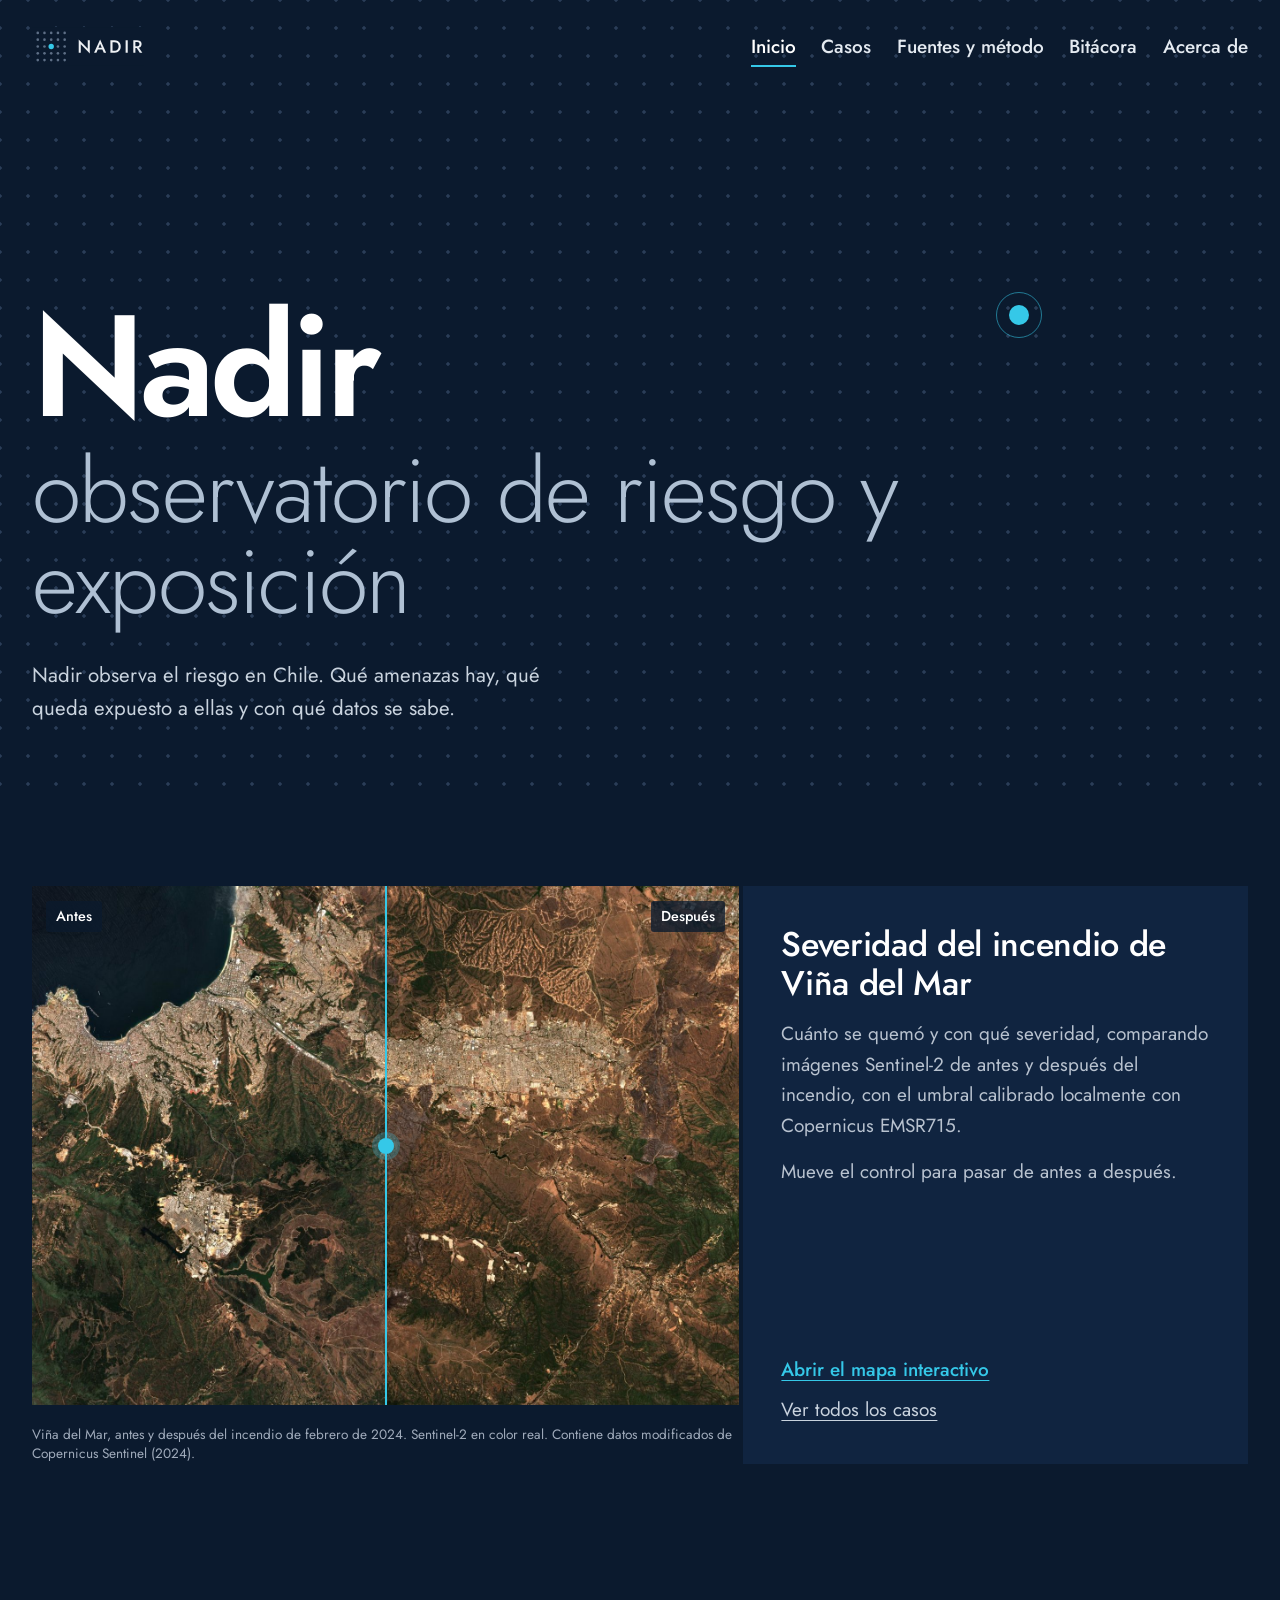
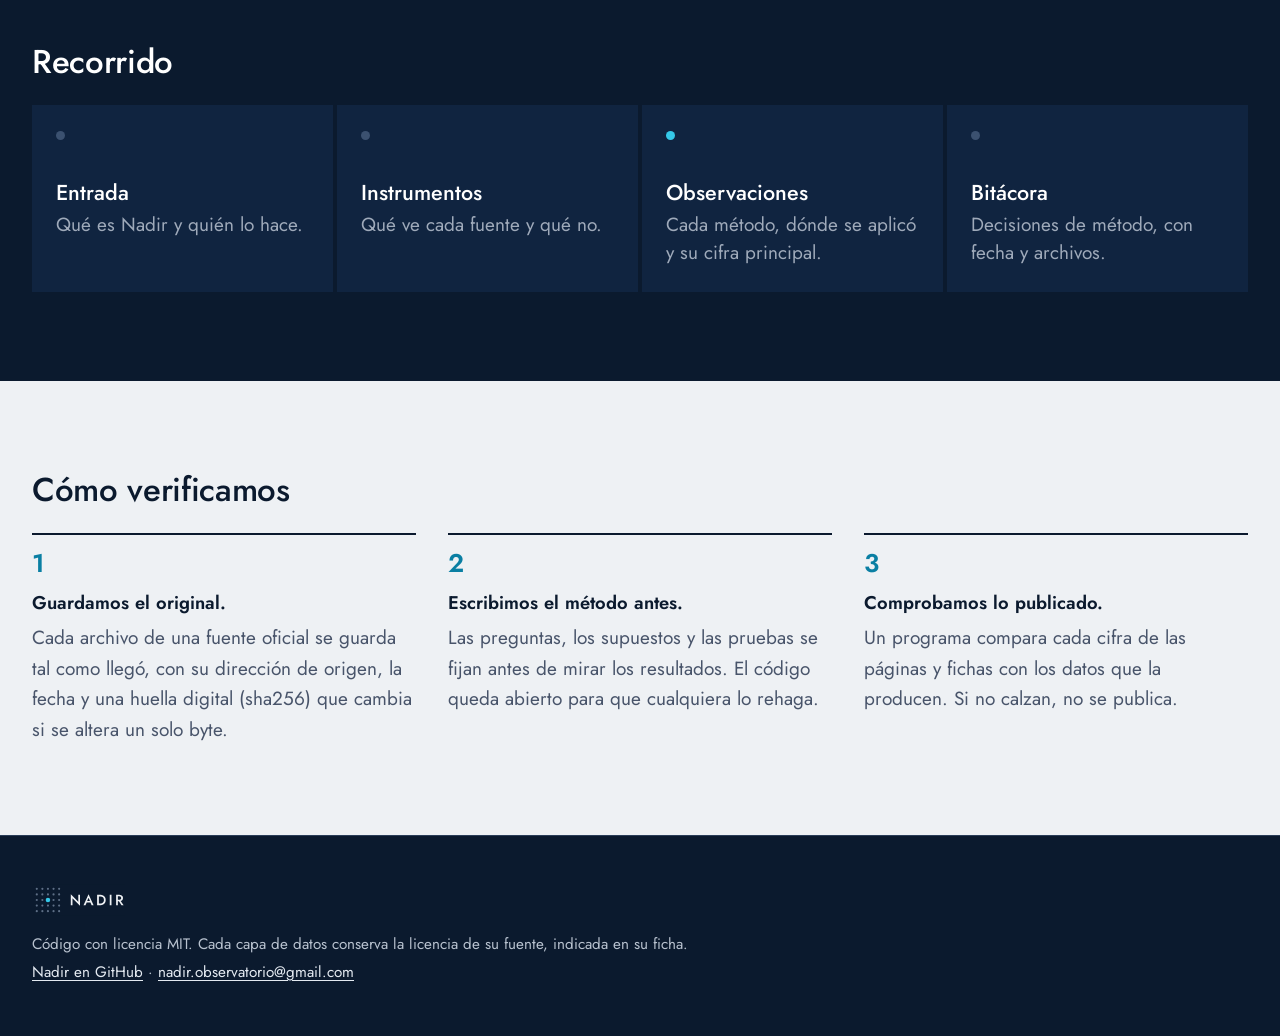
==== commit c6e1cd48: "Add files via upload" ====
--- a/index.html
+++ b/index.html
@@ -4,7 +4,7 @@
 <meta charset="utf-8">
 <meta name="viewport" content="width=device-width, initial-scale=1">
 <title>Nadir · Observatorio de riesgo y exposición</title>
-<meta name="description" content="Nadir reúne datos públicos sobre amenazas en Chile con cada cifra rastreable hasta su fuente.">
+<meta name="description" content="Nadir observa el riesgo en Chile. Qué amenazas hay, qué queda expuesto a ellas y con qué datos se sabe.">
 <meta name="referrer" content="no-referrer">
 <meta name="theme-color" content="#0B1A2E">
 <link rel="icon" href="favicon.svg" type="image/svg+xml">
@@ -23,7 +23,7 @@
 <section class="hero ancho">
   <span class="luz" aria-hidden="true"></span>
   <h1>Nadir<span>observatorio de riesgo y exposición</span></h1>
-  <p>Cada punto de esta grilla es una celda de territorio. Nadir enciende las que tienen algo que mostrar y publica de dónde sale cada cifra.</p>
+  <p>Nadir observa el riesgo en Chile. Qué amenazas hay, qué queda expuesto a ellas y con qué datos se sabe.</p>
 </section>
 
 </div>
@@ -54,9 +54,9 @@
 
     <div class="caso-texto">
       <h2 id="caso-titulo">Severidad del incendio de Viña del Mar</h2>
-      <p>Un mapa reproducible de la severidad del fuego, calculado desde Sentinel-2 y contrastado con la delimitación del servicio de emergencias de Copernicus.</p>
+      <p>Cuánto se quemó y con qué severidad, comparando imágenes Sentinel-2 de antes y después del incendio, con el umbral calibrado localmente con Copernicus EMSR715.</p>
       <p>Mueve el control para pasar de antes a después.</p>
-      <a class="enlace" href="incendio-vina-2024/">Abrir el mapa interactivo</a>
+      <a class="enlace" href="incendios-severidad/">Abrir el mapa interactivo</a>
       <a class="enlace secundario" href="casos.html">Ver todos los casos</a>
     </div>
   </div>
@@ -69,8 +69,8 @@
 <ol class="salas" aria-label="Recorrido">
   <li><a href="acerca.html"><span class="marca-sala"></span><span class="t">Entrada</span><span class="d">Qué es Nadir y quién lo hace.</span></a></li>
   <li><a href="metodo.html"><span class="marca-sala"></span><span class="t">Instrumentos</span><span class="d">Qué ve cada fuente y qué no.</span></a></li>
-  <li><a href="casos.html"><span class="marca-sala"></span><span class="t">Observaciones</span><span class="d">Los casos y sus cifras verificadas.</span></a></li>
-  <li><a href="bitacora.html"><span class="marca-sala"></span><span class="t">Bitácora</span><span class="d">El trabajo por dentro, con fecha.</span></a></li>
+  <li><a href="casos.html"><span class="marca-sala"></span><span class="t">Observaciones</span><span class="d">Cada método, dónde se aplicó y su cifra principal.</span></a></li>
+  <li><a href="bitacora.html"><span class="marca-sala"></span><span class="t">Bitácora</span><span class="d">Decisiones de método, con fecha y archivos.</span></a></li>
 </ol>
 
   </div>
--- a/css/nadir.css
+++ b/css/nadir.css
@@ -165,10 +165,37 @@
 .rotulo-explo { display: inline-block; margin: 0 0 1rem; padding: .2rem .7rem; background: var(--noche); color: #fff; font-weight: 600; letter-spacing: .12em; font-size: .85rem; }
 .avisos li { margin-bottom: .5rem; }
 
+/* Cifra protagonista y bloques cortos (regla de diseño: una idea, una cifra) */
+.tarjeta-caso .cifra { font-size: clamp(2.2rem, 1.5rem + 2.4vw, 3.4rem); font-weight: 600; line-height: 1; letter-spacing: -.02em;
+  color: var(--noche); margin: 1.25rem 0 .4rem; font-variant-numeric: tabular-nums; }
+.tarjeta-caso .lectura { color: var(--noche); }
+.tarjeta-caso .nota { font-size: .9em; }
+.tarjeta-fig { margin: 0; }
+.tarjeta-fig figcaption { font-size: .85rem; }
+.lista-casos + h2.linea { margin-top: clamp(3rem, 6vw, 4.5rem); }
+.cifra-central { display: grid; grid-template-columns: minmax(0, 2fr) minmax(0, 3fr); gap: clamp(1.5rem, 4vw, 3.5rem); align-items: center;
+  margin: 0 0 clamp(3rem, 6vw, 5rem); }
+.cifra-central .numero { font-size: clamp(4rem, 2.4rem + 6vw, 7.5rem); font-weight: 600; line-height: .95; letter-spacing: -.035em;
+  margin: 0 0 .75rem; font-variant-numeric: tabular-nums; }
+.cifra-central .lectura { font-size: clamp(1.15rem, 1rem + .5vw, 1.45rem); line-height: 1.4; margin: 0 0 1rem; max-width: 30rem; }
+.cifra-central .fig-dato { margin: 0; }
+.ic { color: var(--tinta-2); font-size: .92em; white-space: nowrap; }
+.claro section.bloque { display: grid; grid-template-columns: minmax(0, 2fr) minmax(0, 3fr); gap: clamp(1.25rem, 3vw, 2.5rem);
+  align-items: start; border-top: 2px solid var(--noche); padding-top: 1.25rem; margin-top: clamp(2rem, 4vw, 3rem); }
+.bloque h2 { font-size: clamp(1.3rem, 1.1rem + .7vw, 1.7rem); margin: 0 0 .75rem; }
+.bloque .fig-dato { margin: 0; }
+.detalle { margin-top: clamp(3rem, 6vw, 4.5rem); background: var(--hoja); padding: .75rem 1.25rem; }
+.detalle summary { cursor: pointer; font-weight: 500; color: var(--cian-texto); padding: .5rem 0; }
+.detalle ul { margin: .5rem 0 1rem; padding-left: 1.2rem; }
+.detalle li { margin-bottom: .5rem; }
+.claro .detalle + section { margin-top: clamp(3rem, 6vw, 5rem); }
+
 @media (max-width: 860px) {
-  .caso-rejilla, .tarjeta-caso { grid-template-columns: 1fr; }
+  .caso-rejilla, .tarjeta-caso, .cifra-central, .claro section.bloque { grid-template-columns: 1fr; }
   .salas { grid-template-columns: 1fr 1fr; }
   .pasos, .fichas { grid-template-columns: 1fr; }
   .hero .luz { top: 22%; right: 12%; }
 }
+@media (max-width: 420px) { .salas { grid-template-columns: 1fr; } .salas a { min-height: 0; } .salas .marca-sala { margin-bottom: 1.25rem; } }
+.tabla-desliza:focus-visible { outline: 3px solid var(--cian-osc); outline-offset: 2px; }
 @media (prefers-reduced-motion: reduce) { .hero .luz { animation: none; } }
